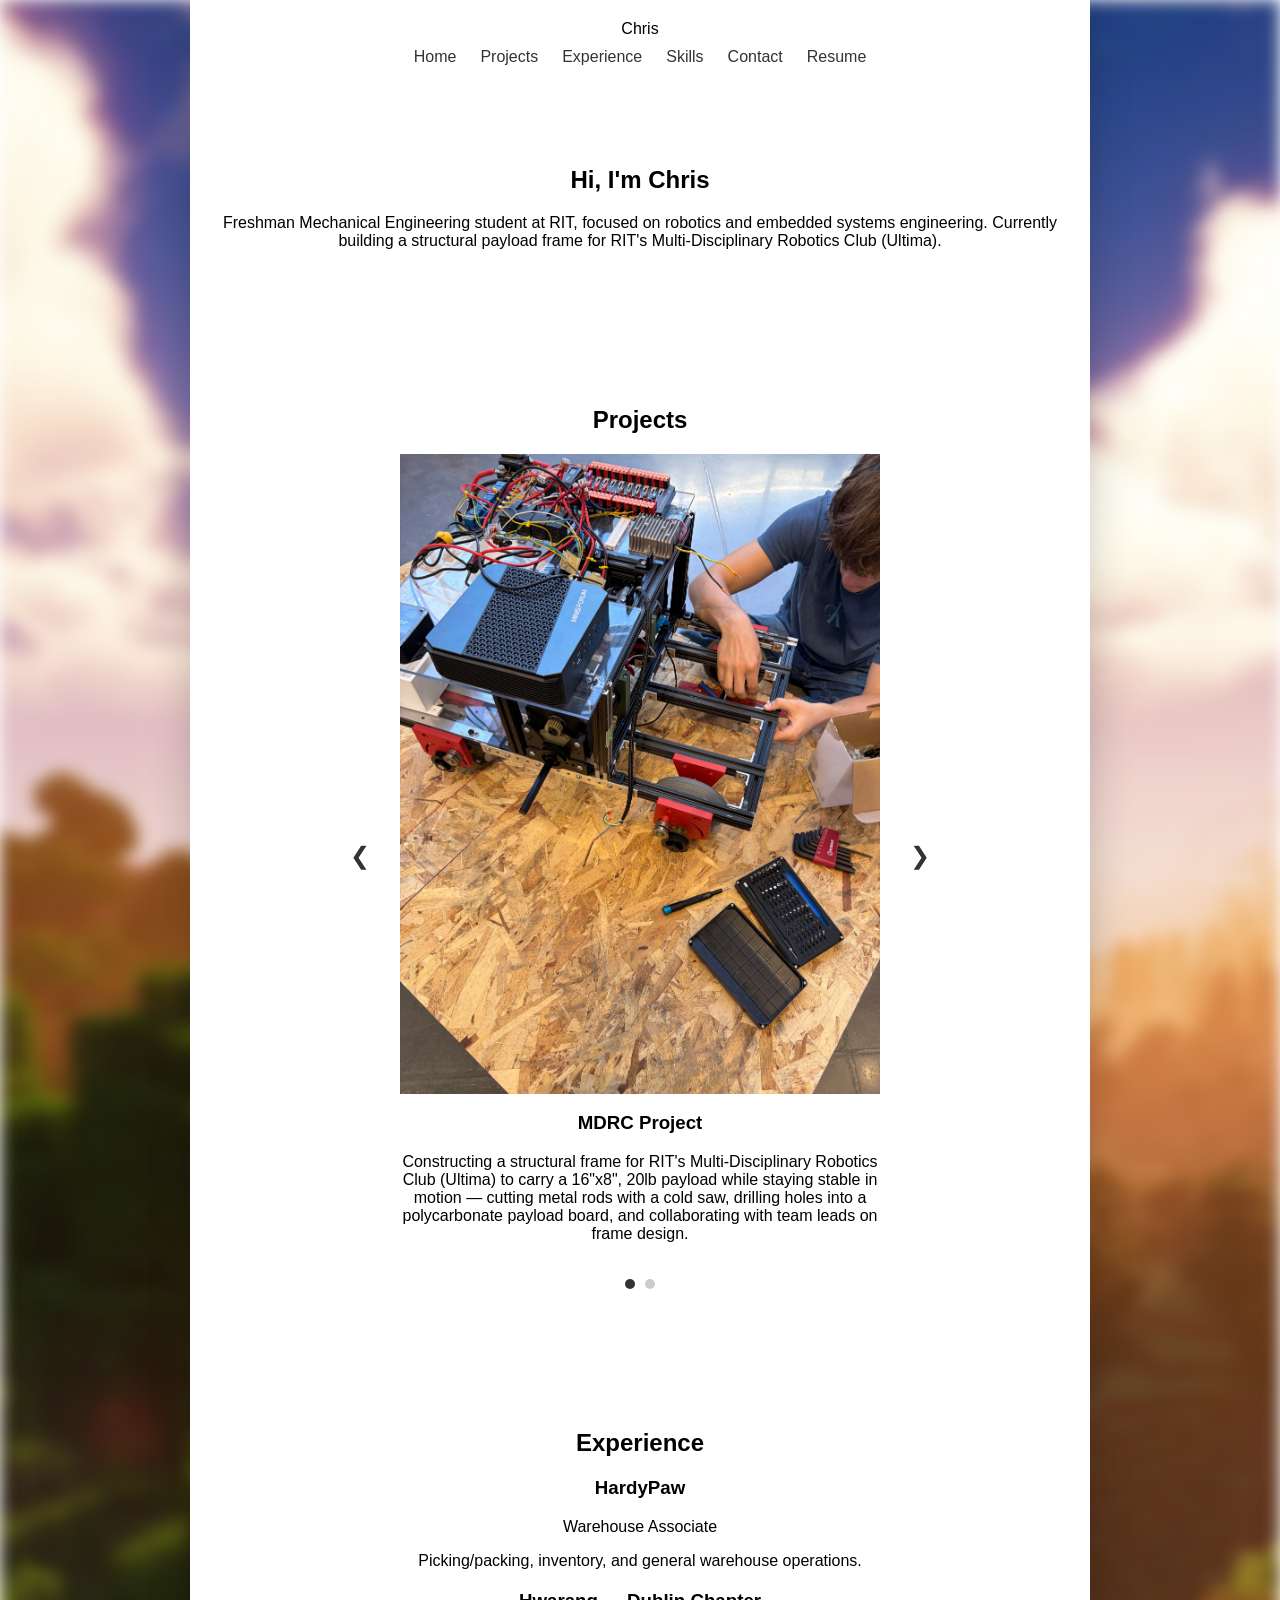
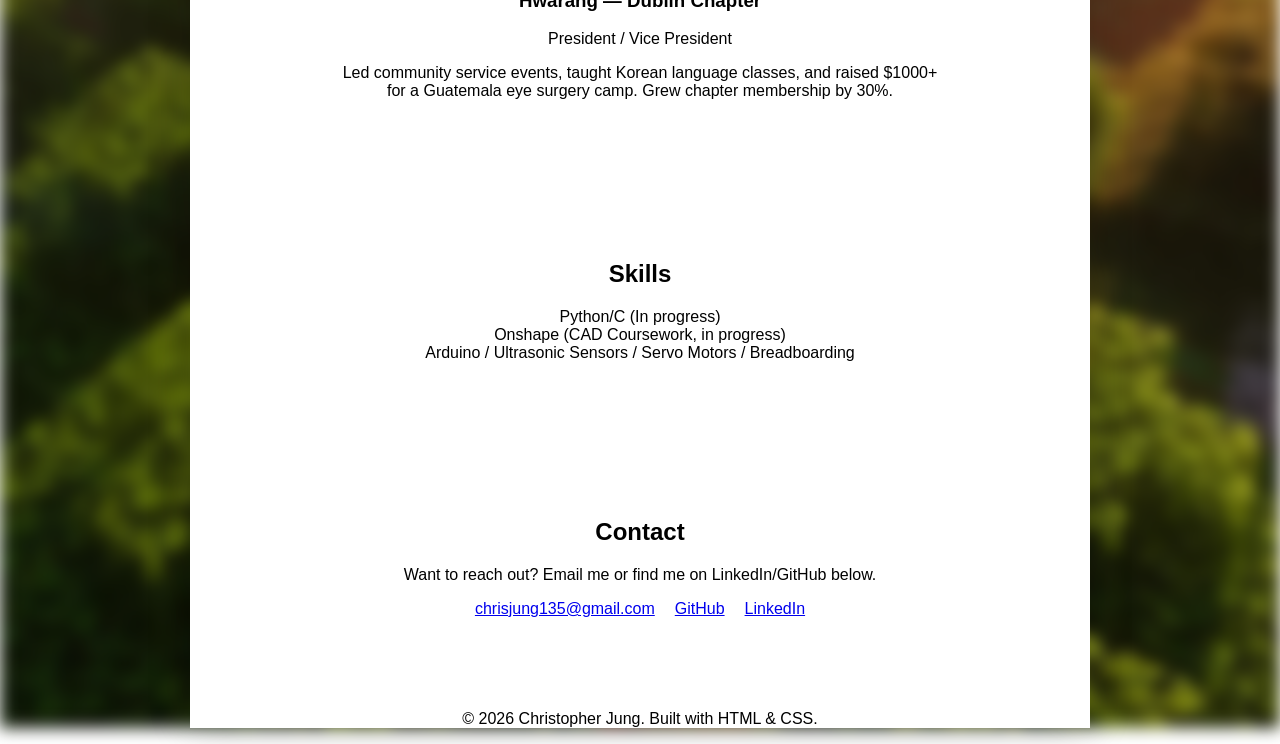
==== index.html @ 92ce5332 "Update index.html" ====
<!DOCTYPE html>
<html lang="en">
<head>
  <meta charset="UTF-8">
  <meta name="viewport" content="width=device-width, initial-scale=1.0">
  <title>Chris — Portfolio</title>
  <link rel="preconnect" href="https://fonts.googleapis.com">
  <link rel="preconnect" href="https://fonts.gstatic.com" crossorigin>
  <link href="https://fonts.googleapis.com/css2?family=Inter:wght@400;500;600;700&display=swap" rel="stylesheet">
  <link rel="stylesheet" href="style.css">
</head>
<body>

  <div class="bg-photo"></div>

  <div class="page-container">

    <!-- NAV -->
    <header>
      <nav>
        <div class="logo">Chris</div>
        <ul class="nav-links">
          <li><a href="#hero">Home</a></li>
          <li><a href="#projects">Projects</a></li>
          <li><a href="#experience">Experience</a></li>
          <li><a href="#skills">Skills</a></li>
          <li><a href="#contact">Contact</a></li>
          <li><a href="resume.html">Resume</a></li>
        </ul>
      </nav>
    </header>

    <!-- HERO -->
    <section id="hero">
      <h1>Hi, I'm Chris</h1>
      <p>Freshman Mechanical Engineering student at RIT, focused on robotics and embedded systems engineering. Currently building a structural payload frame for RIT's Multi-Disciplinary Robotics Club (Ultima).</p>
    </section>

    <!-- PROJECTS -->
    <section id="projects">
      <h2>Projects</h2>

      <div class="carousel">
        <button class="carousel-arrow prev" aria-label="Previous project">&#10094;</button>

        <div class="carousel-viewport">
          <div class="carousel-track">

            <div class="project-card">
              <a href="mdrc-project.html" class="image-wrap">
                <img src="mdrc-project.jpg" alt="MDRC Project">
                <div class="image-overlay">Read more →</div>
              </a>
              <h3>MDRC Project</h3>
              <p>
                Constructing a structural frame for RIT's Multi-Disciplinary
                Robotics Club (Ultima) to carry a 16"x8", 20lb payload while
                staying stable in motion — cutting metal rods with a cold saw,
                drilling holes into a polycarbonate payload board, and
                collaborating with team leads on frame design.
              </p>
            </div>

            <div class="project-card">
              <a href="https://github.com/Kqdelol/Automatic-Water-Dispenser" class="image-wrap">
                <img src="water-dispenser.jpg" alt="Automated Water Dispenser">
                <div class="image-overlay">Read more →</div>
              </a>
              <h3>Automated Water Dispenser</h3>
              <p>
                An Arduino-based system that automatically presses a water dispenser
                button and stops when the bottle is full, using a servo motor and
                HC-SR04 ultrasonic sensor for fill detection. Planning an ESP32-CAM +
                Raspberry Pi expansion to add computer vision.
              </p>
            </div>

            <!-- Add more project-card divs here as you build more projects.
                 Remember to add a matching dot below for each new slide. -->

          </div>
        </div>

        <button class="carousel-arrow next" aria-label="Next project">&#10095;</button>
      </div>

      <div class="carousel-dots">
        <span class="dot active" data-index="0"></span>
        <span class="dot" data-index="1"></span>
      </div>

    </section>

    <!-- EXPERIENCE -->
    <section id="experience">
      <h2>Experience</h2>

      <div class="experience-item">
        <h3>HardyPaw</h3>
        <p class="role">Warehouse Associate</p>
        <p>Picking/packing, inventory, and general warehouse operations.</p>
      </div>

      <div class="experience-item">
        <h3>Hwarang — Dublin Chapter</h3>
        <p class="role">President / Vice President</p>
        <p>
          Led community service events, taught Korean language classes, and
          raised $1000+ for a Guatemala eye surgery camp. Grew chapter
          membership by 30%.
        </p>
      </div>

    </section>

    <!-- SKILLS -->
    <section id="skills">
      <h2>Skills</h2>
      <ul class="skills-list">
        <li>Python/C (In progress)</li>
        <li>Onshape (CAD Coursework, in progress)</li>
        <li>Arduino / Ultrasonic Sensors / Servo Motors / Breadboarding</li>
      </ul>
    </section>

    <!-- CONTACT -->
    <section id="contact">
      <h2>Contact</h2>
      <p>Want to reach out? Email me or find me on LinkedIn/GitHub below.</p>
      <ul class="contact-links">
        <li><a href="mailto:chrisjung135@gmail.com">chrisjung135@gmail.com</a></li>
        <li><a href="https://github.com/Kqdelol">GitHub</a></li>
        <li><a href="https://linkedin.com/in/christopher-jung-511080355/">LinkedIn</a></li>
      </ul>
    </section>

    <footer>
      <p>&copy; 2026 Christopher Jung. Built with HTML & CSS.</p>
    </footer>

  </div><!-- /.page-container -->

  <script src="script.js"></script>
</body>
</html>
---- style.css ----
/* Smooth scroll for all the anchor links in the nav bar */
html {
  scroll-behavior: smooth;
}

body {
  position: relative; /* so .bg-photo can size itself against this element */
  margin: 0;
  text-align: center;
  font-family: Arial, Helvetica, sans-serif;
}

/* The blurred background photo.
   position: absolute (not fixed) is what makes it scroll NORMALLY with
   the page instead of staying pinned in place. top:0 + bottom:0 makes it
   stretch to match the full height of <body>, including content that's
   taller than the screen. */
.bg-photo {
  position: absolute;
  top: 0;
  left: 0;
  right: 0;
  bottom: 0;
  background-image: url('background.jpg'); /* swap in your own photo */
  background-size: cover;
  background-position: center;
  filter: blur(8px);
  z-index: -1; /* sits behind everything else */
}

/* The white rectangle that holds all your actual content.
   Centered, with a max-width so the blurred photo shows on both sides
   on wider screens. */
.page-container {
  max-width: 900px;
  margin: 0 auto;
  background-color: #ffffff;
  box-shadow: 0 0 40px rgba(0, 0, 0, 0.2);
}

/* Basic nav styling so the links sit centered in a row */
header nav {
  display: flex;
  flex-direction: column;
  align-items: center;
  padding: 20px 0;
}

.nav-links {
  list-style: none;
  display: flex;
  justify-content: center;
  gap: 24px;
  padding: 0;
  margin: 10px 0 0 0;
}

.nav-links li a {
  text-decoration: none;
  color: #333;
}

/* Give each section some breathing room */
section {
  padding: 60px 20px;
}

/* ===== PROJECT CAROUSEL ===== */

.carousel {
  position: relative;
  display: flex;
  align-items: center;
  justify-content: center;
  max-width: 600px;
  margin: 0 auto;
}

/* Clips the track so only one slide shows at a time */
.carousel-viewport {
  overflow: hidden;
  width: 100%;
}

/* Holds all the slides side by side; sliding it left/right with
   transform is what creates the smooth switch between projects */
.carousel-track {
  display: flex;
  transition: transform 0.5s ease;
}

.carousel-track .project-card {
  flex: 0 0 100%; /* each slide takes up the full width of the viewport */
  max-width: 100%;
  box-sizing: border-box;
  margin: 0;
  padding: 0 20px;
}

.project-card img {
  max-width: 100%;
  height: auto;
  display: block;
}

/* Wraps each project image; clicking it goes to the project link.
   position: relative lets .image-overlay position itself over the image. */
.image-wrap {
  position: relative;
  display: block;
  overflow: hidden;
  text-decoration: none;
}

/* Darkens the image on hover */
.image-wrap:hover img {
  filter: brightness(0.6);
}

.image-wrap img {
  transition: filter 0.3s ease;
}

/* "Read more" text that fades in over the darkened image on hover */
.image-overlay {
  position: absolute;
  top: 0;
  left: 0;
  right: 0;
  bottom: 0;
  display: flex;
  align-items: center;
  justify-content: center;
  color: #fff;
  font-size: 1.2em;
  font-weight: bold;
  opacity: 0;
  transition: opacity 0.3s ease;
}

.image-wrap:hover .image-overlay {
  opacity: 1;
}

.carousel-arrow {
  background: none;
  border: none;
  font-size: 24px;
  cursor: pointer;
  padding: 10px;
  color: #333;
  z-index: 2;
  flex-shrink: 0;
}

.carousel-arrow:hover {
  color: #000;
}

/* Dots below the carousel showing which slide is active */
.carousel-dots {
  display: flex;
  justify-content: center;
  gap: 10px;
  margin-top: 20px;
}

.dot {
  width: 10px;
  height: 10px;
  border-radius: 50%;
  background-color: #ccc;
  cursor: pointer;
}

.dot.active {
  background-color: #333;
}

/* ===== EXPERIENCE ===== */

.experience-item {
  max-width: 600px;
  margin: 20px auto;
}

/* Center the skills list */
.skills-list,
.contact-links {
  list-style: none;
  padding: 0;
}

.contact-links {
  display: flex;
  justify-content: center;
  gap: 20px;
}
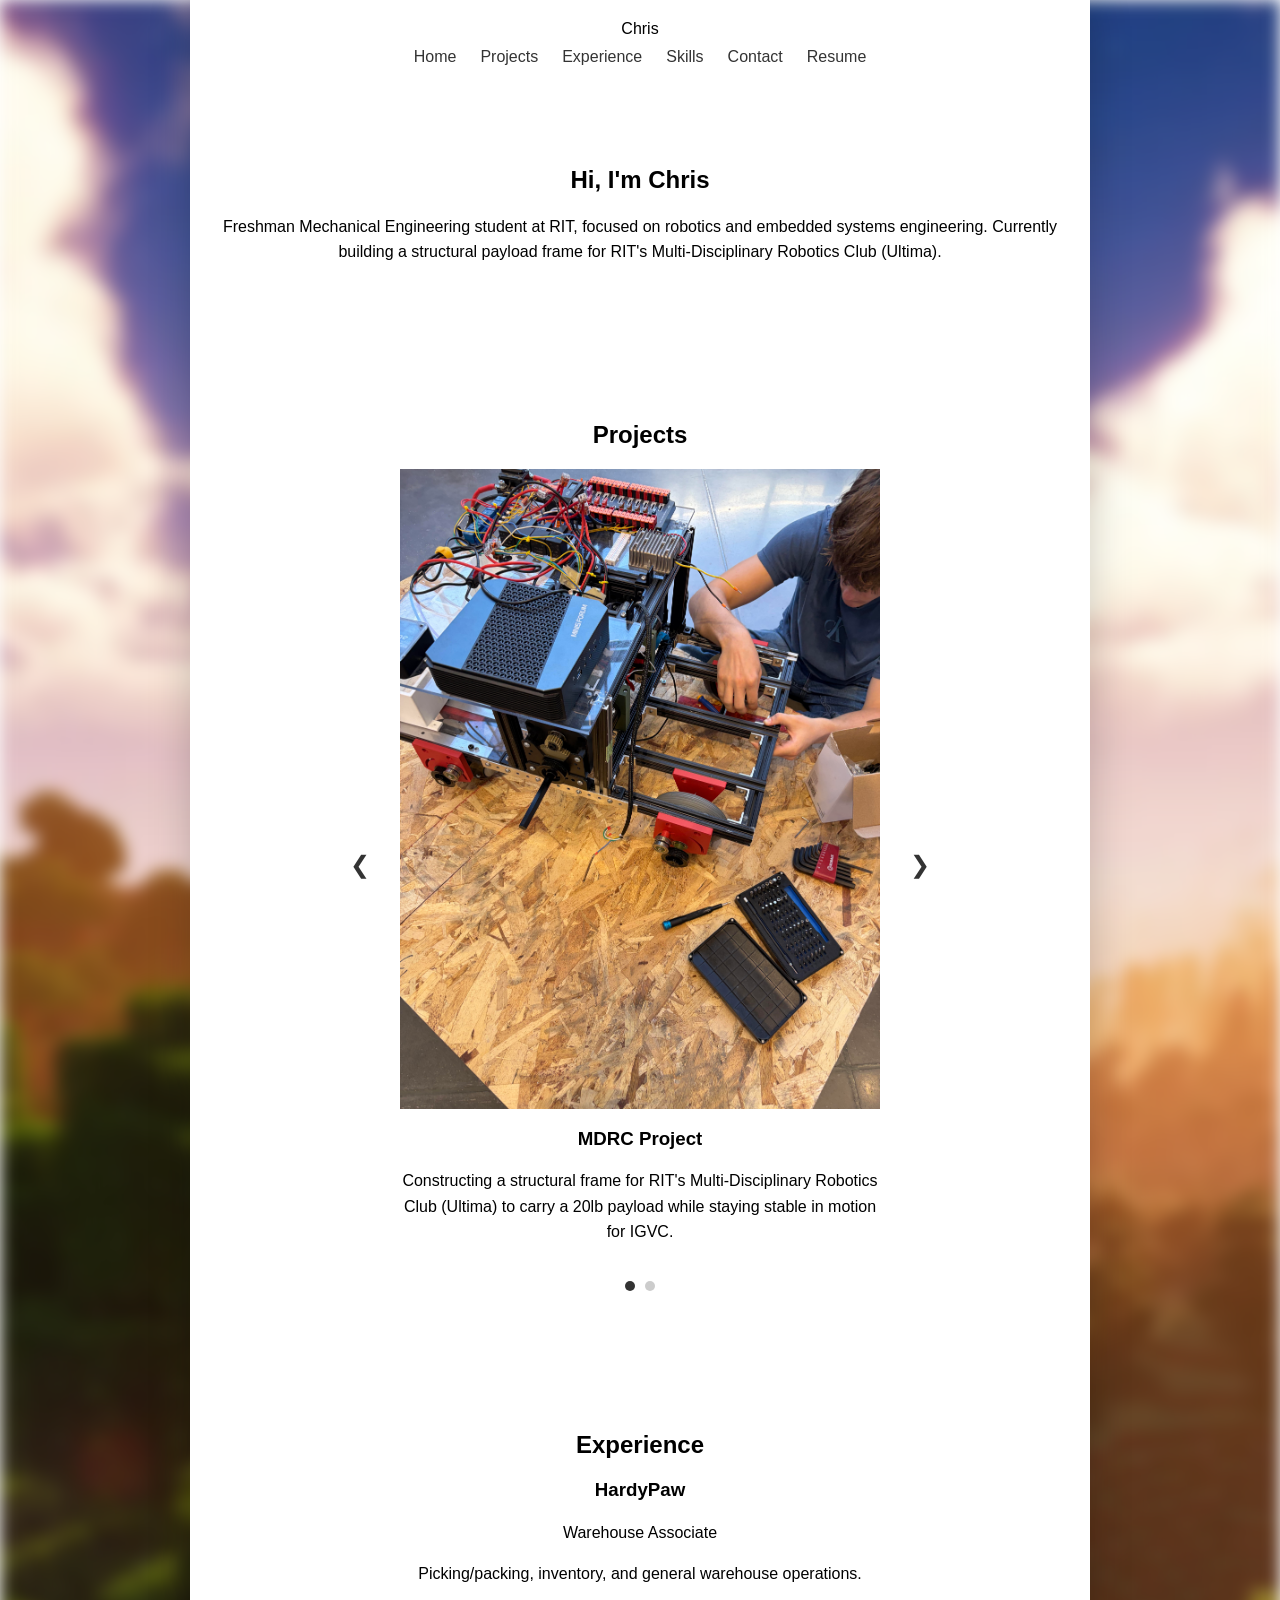
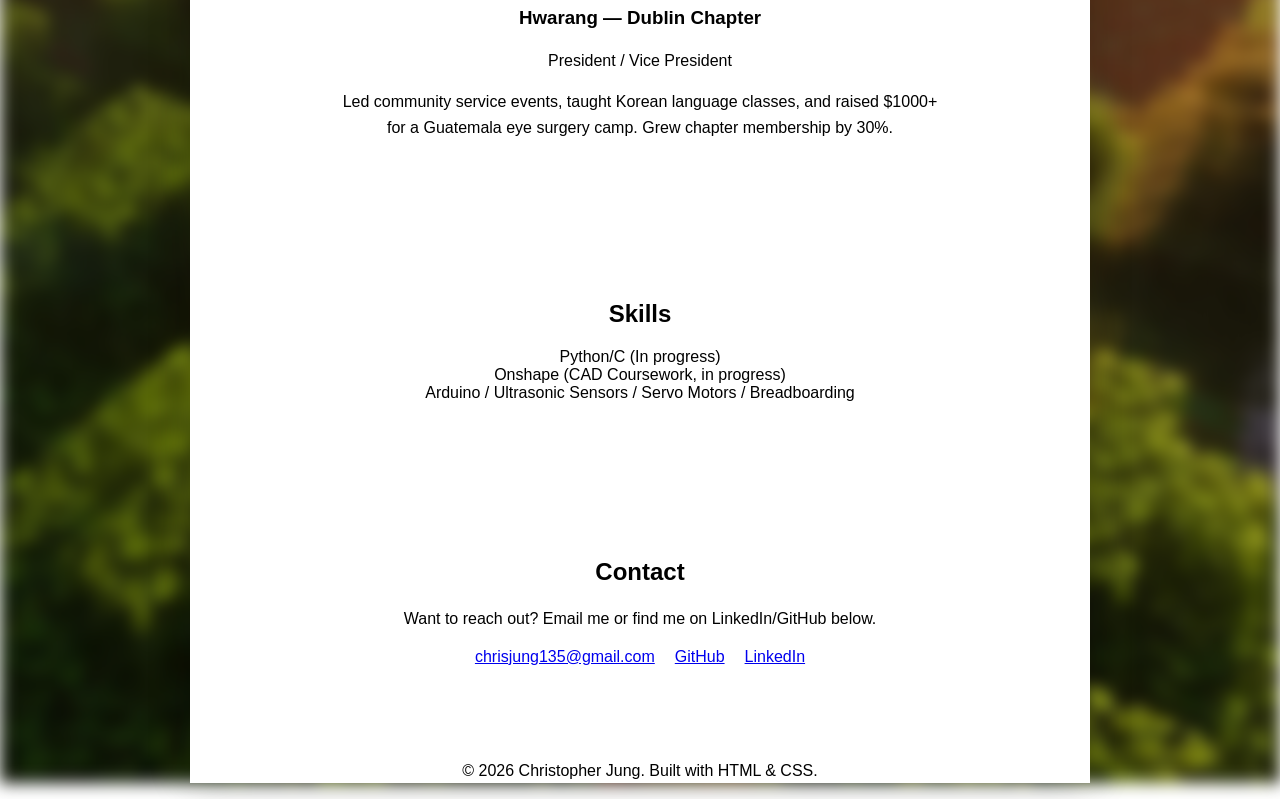
==== commit ec5e7734: "Update index.html" ====
--- a/index.html
+++ b/index.html
@@ -54,10 +54,8 @@
               <h3>MDRC Project</h3>
               <p>
                 Constructing a structural frame for RIT's Multi-Disciplinary
-                Robotics Club (Ultima) to carry a 16"x8", 20lb payload while
-                staying stable in motion — cutting metal rods with a cold saw,
-                drilling holes into a polycarbonate payload board, and
-                collaborating with team leads on frame design.
+                Robotics Club (Ultima) to carry a 20lb payload while
+                staying stable in motion for IGVC.
               </p>
             </div>
 
--- a/style.css
+++ b/style.css
@@ -7,7 +7,16 @@
   position: relative; /* so .bg-photo can size itself against this element */
   margin: 0;
   text-align: center;
-  font-family: Arial, Helvetica, sans-serif;
+  font-family: 'Inter', -apple-system, Helvetica, Arial, sans-serif;
+}
+
+h1, h2, h3 {
+  font-weight: 700;
+}
+
+p {
+  font-weight: 400;
+  line-height: 1.6;
 }
 
 /* The blurred background photo.
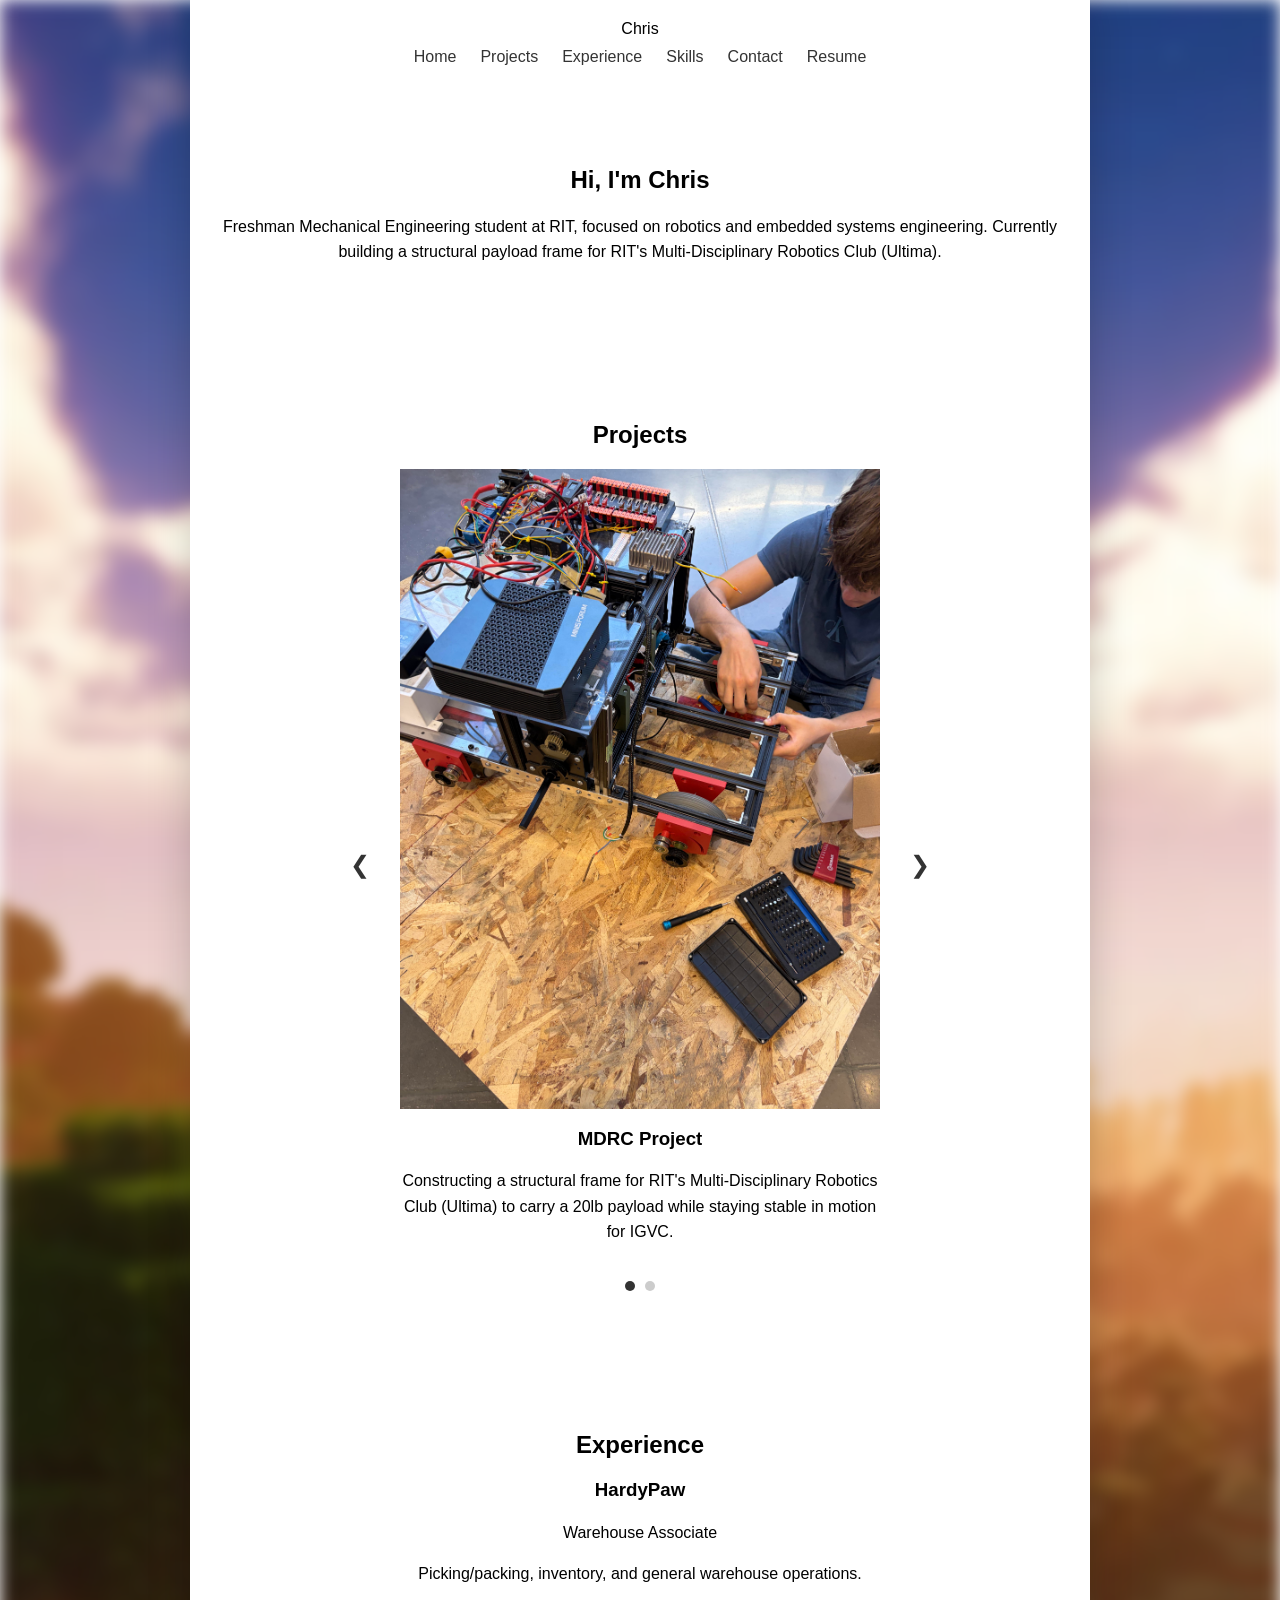
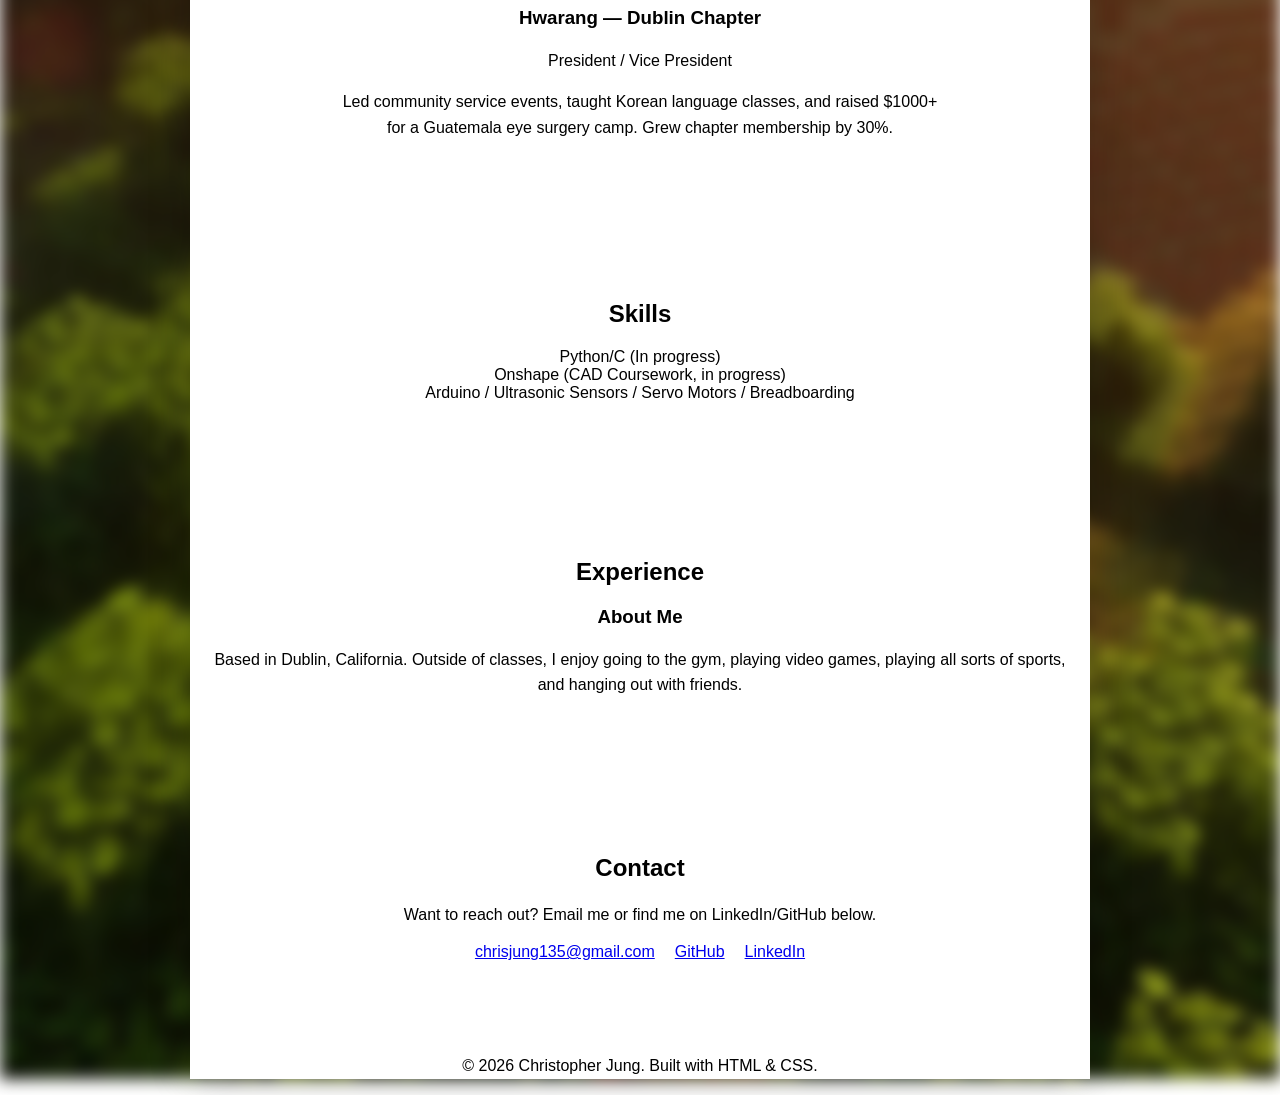
==== commit 41f02a73: "Update index.html" ====
--- a/index.html
+++ b/index.html
@@ -121,6 +121,20 @@
       </ul>
     </section>
 
+    <!-- ABOUT ME -->
+    <section id="about-me">
+      <h2>Experience</h2>
+
+      <div class="about-me">
+        <h3>About Me</h3>
+        <p>
+          Based in Dublin, California. Outside of classes, I enjoy going to the gym, playing video games, 
+          playing all sorts of sports, and hanging out with friends.
+        </p>
+      </div>
+
+    </section>
+
     <!-- CONTACT -->
     <section id="contact">
       <h2>Contact</h2>
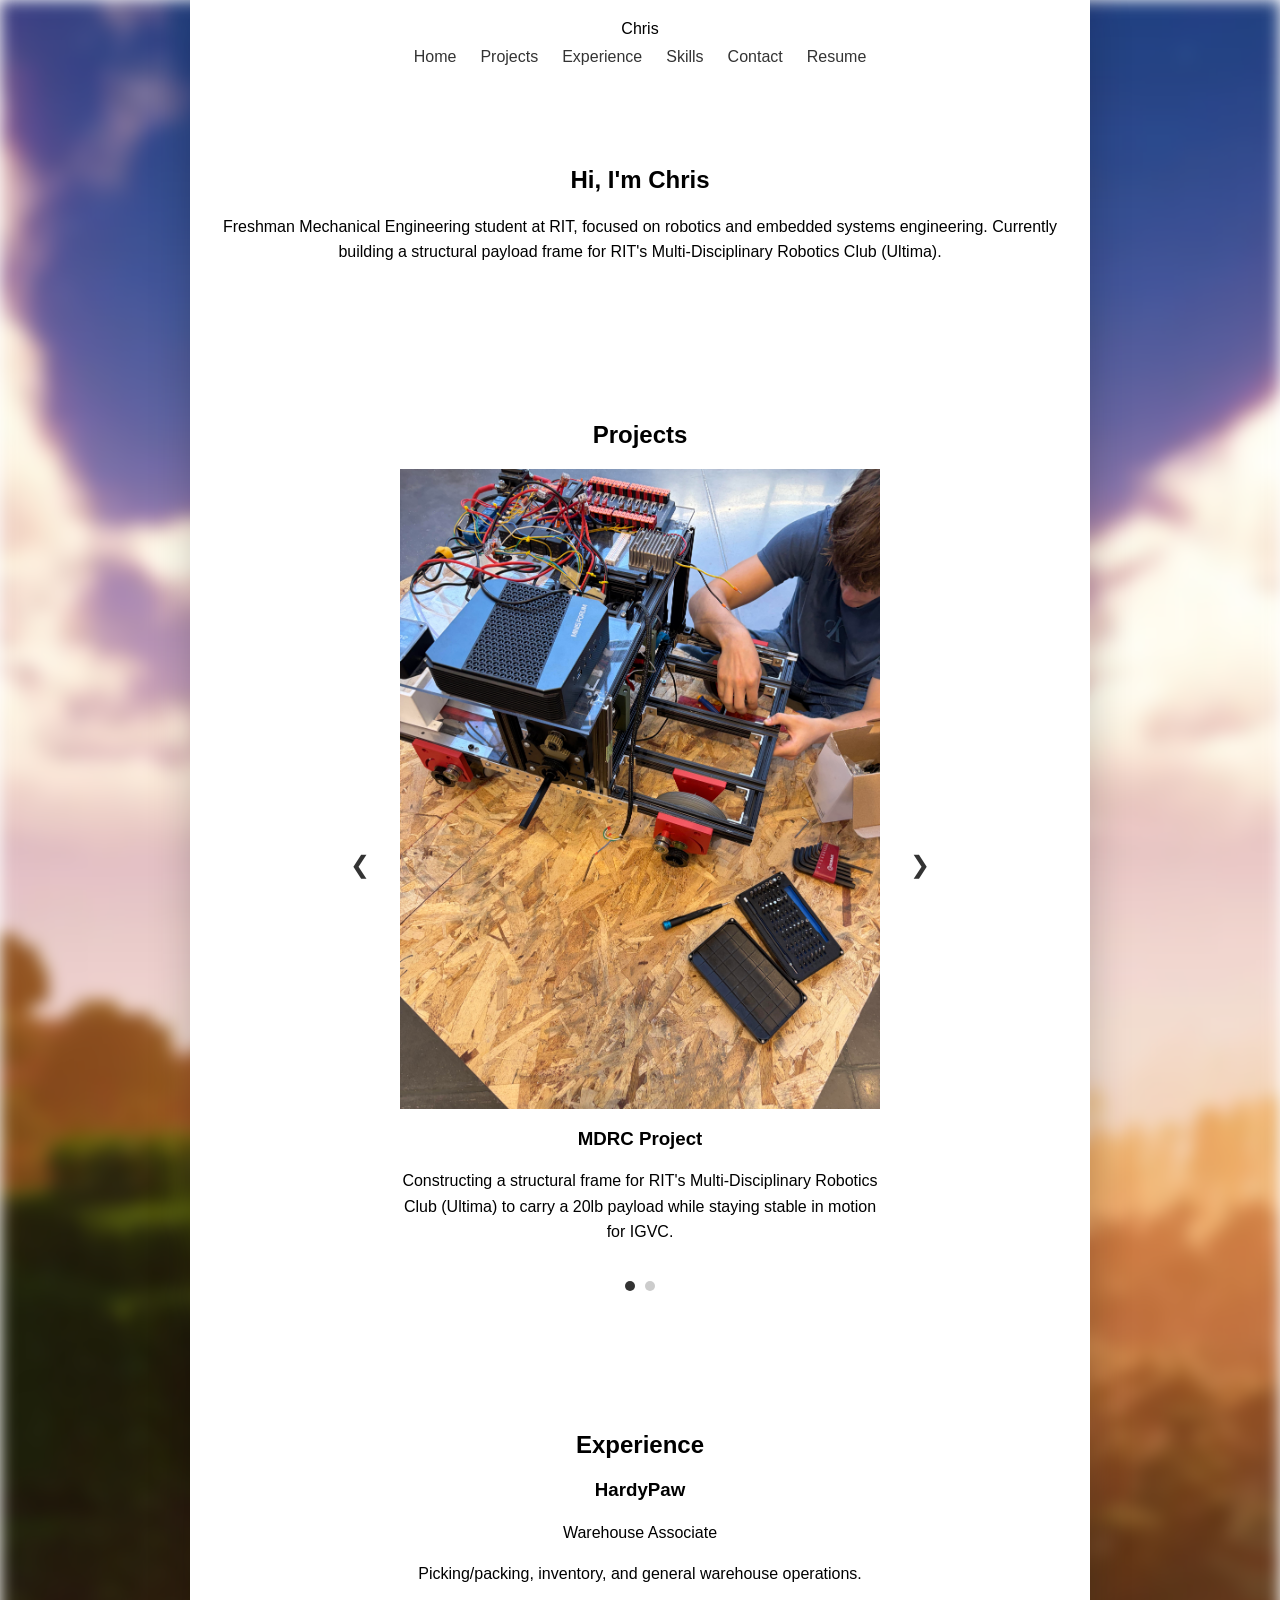
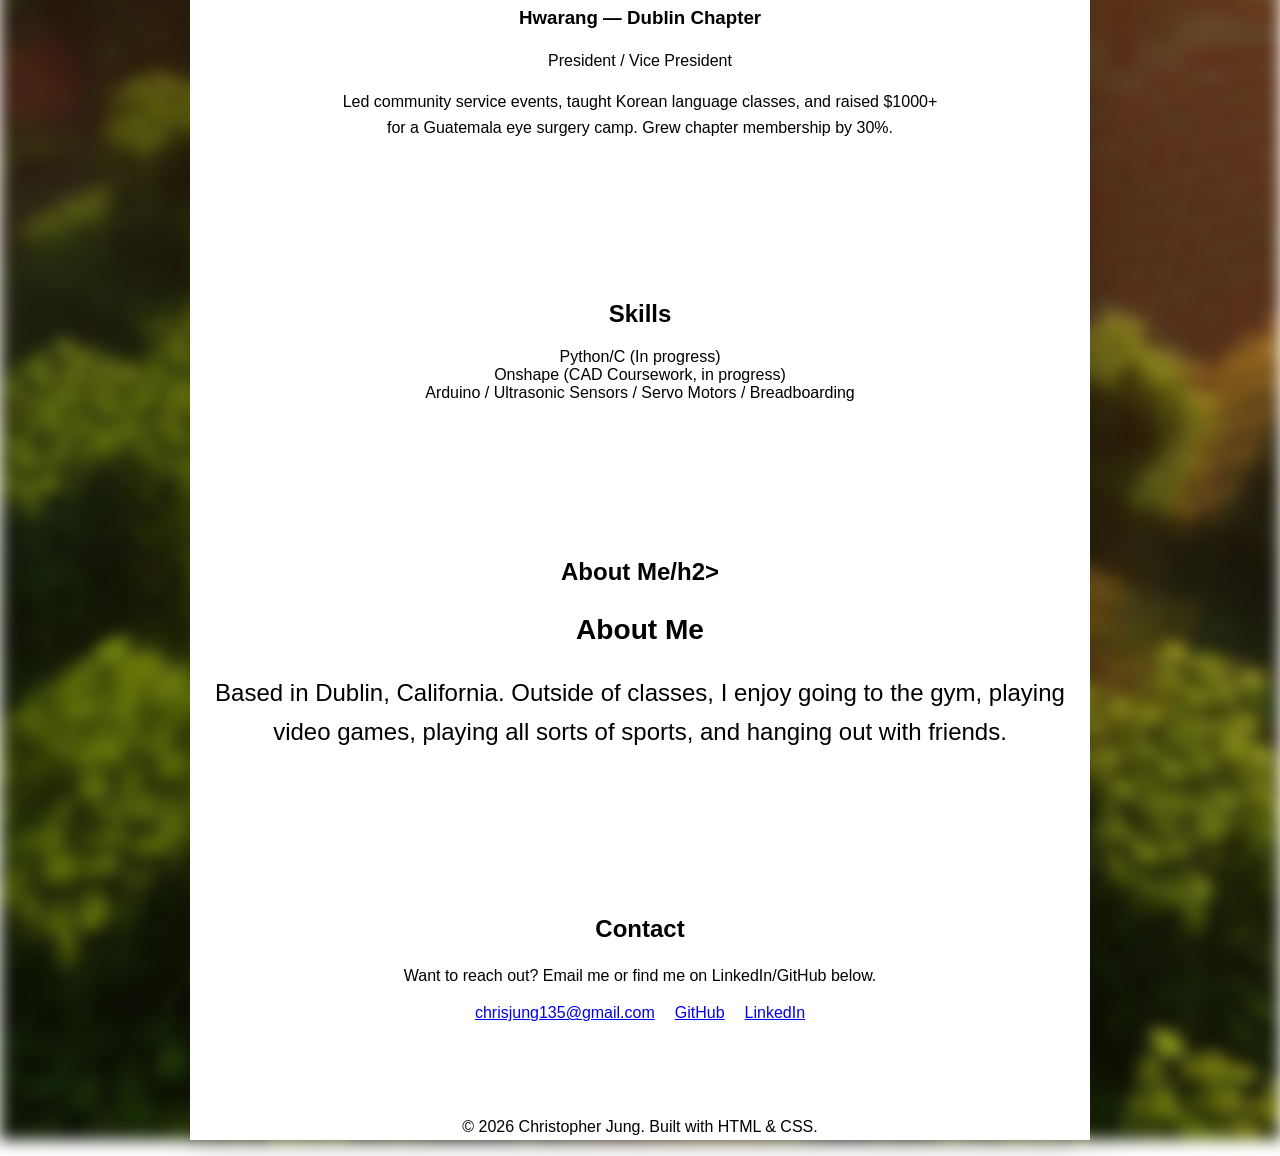
==== commit 893a146f: "Update index.html" ====
--- a/index.html
+++ b/index.html
@@ -123,7 +123,7 @@
 
     <!-- ABOUT ME -->
     <section id="about-me">
-      <h2>Experience</h2>
+      <h2>About Me/h2>
 
       <div class="about-me">
         <h3>About Me</h3>
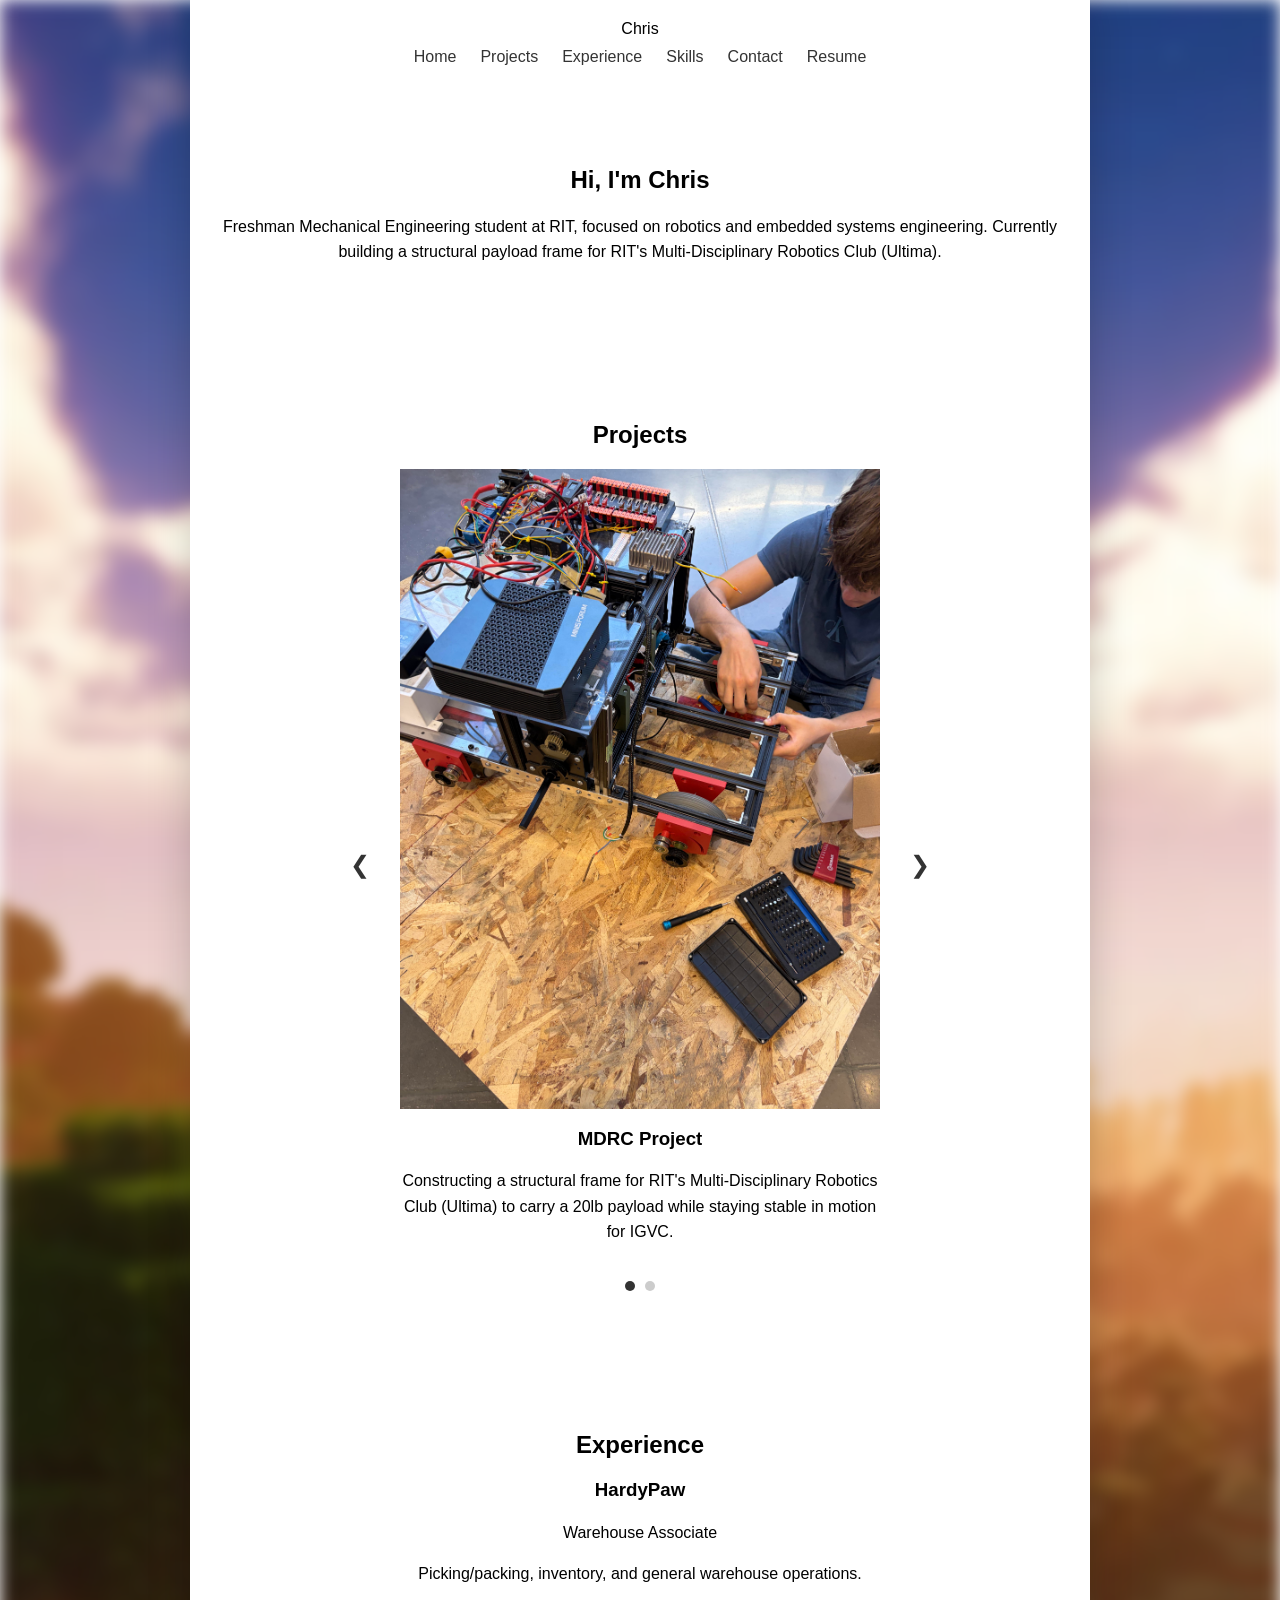
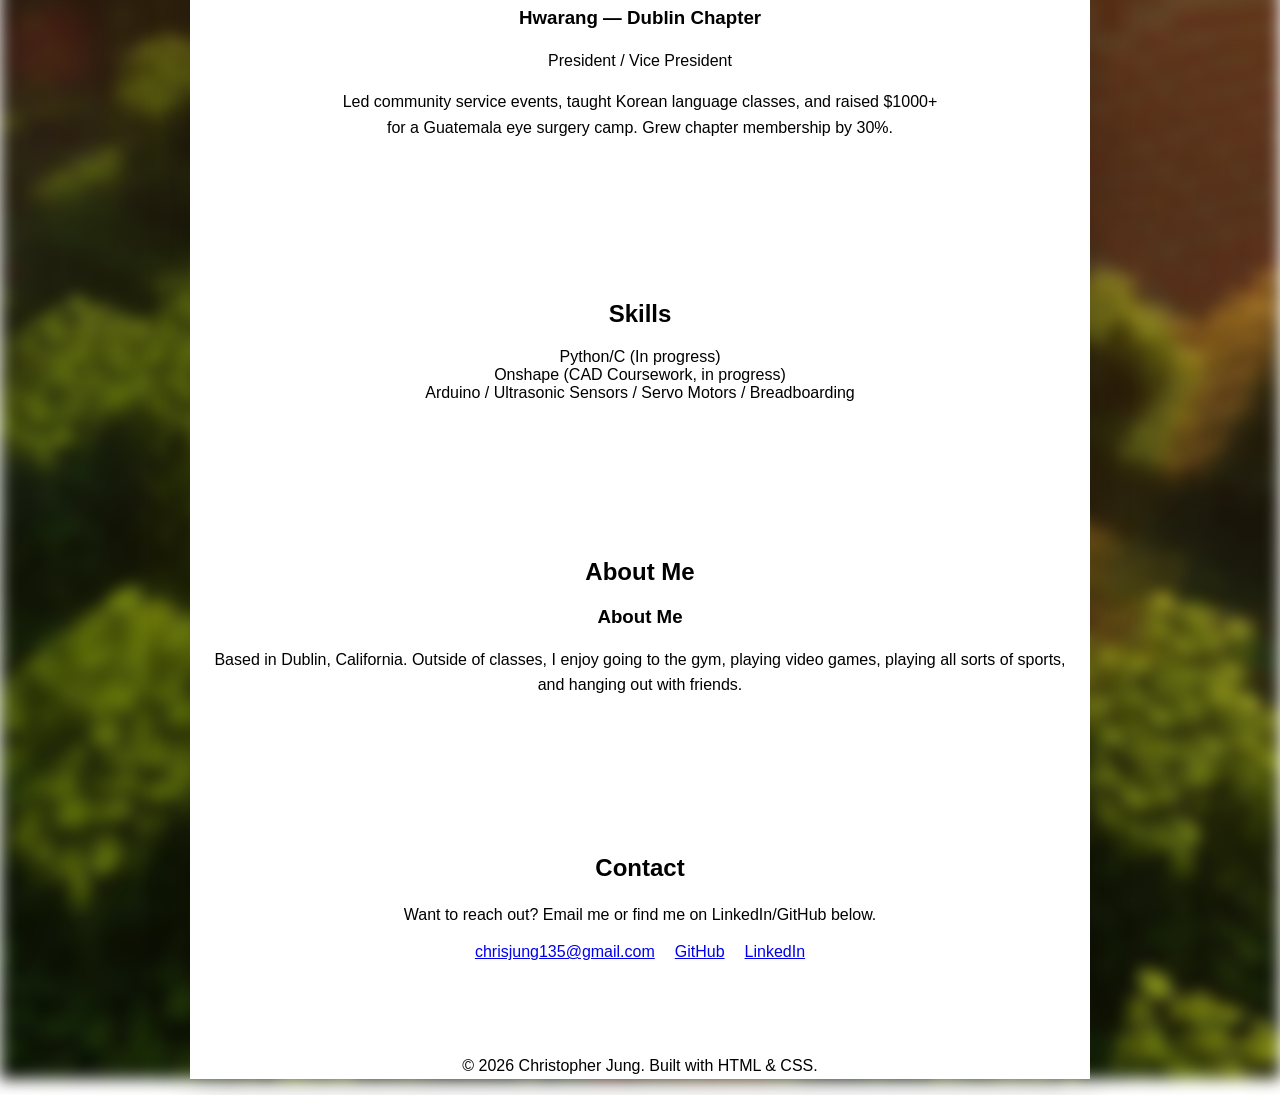
==== commit 8112c6c5: "Update index.html" ====
--- a/index.html
+++ b/index.html
@@ -123,7 +123,7 @@
 
     <!-- ABOUT ME -->
     <section id="about-me">
-      <h2>About Me/h2>
+      <h2>About Me</h2>
 
       <div class="about-me">
         <h3>About Me</h3>
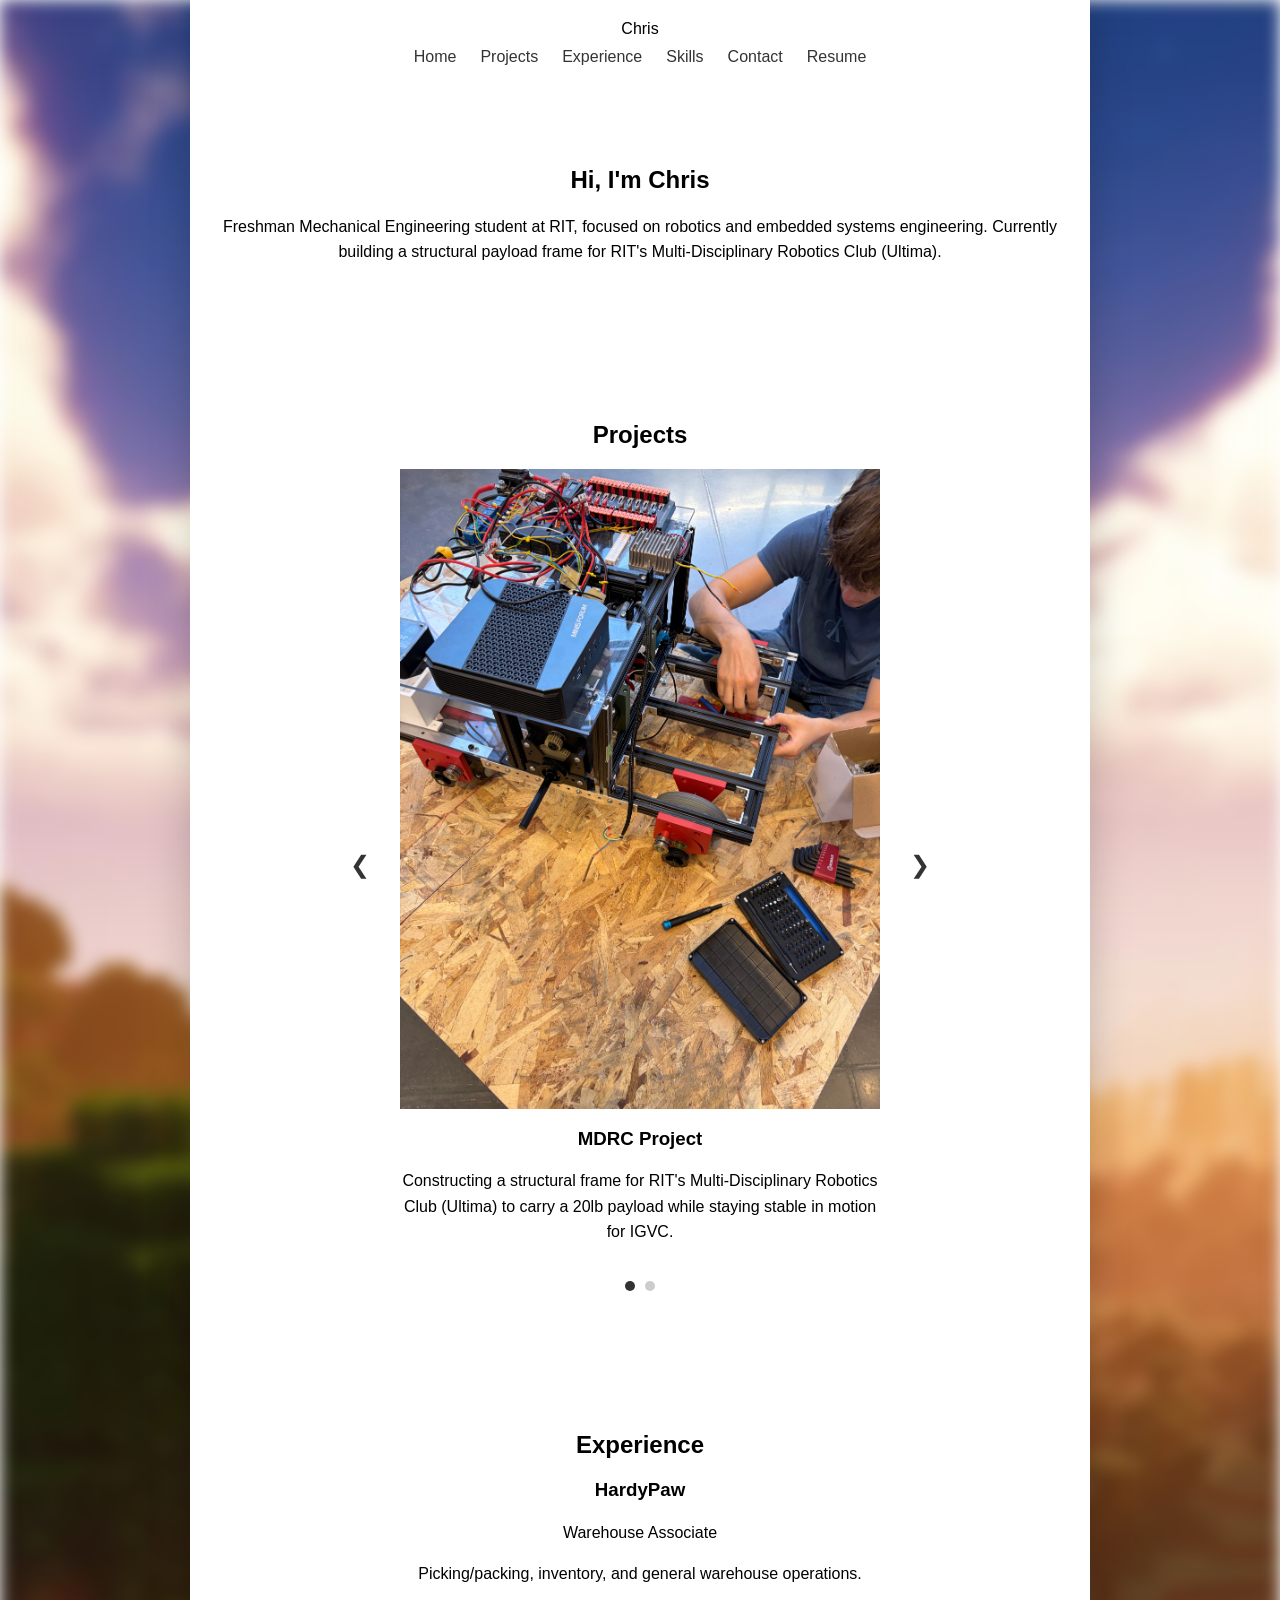
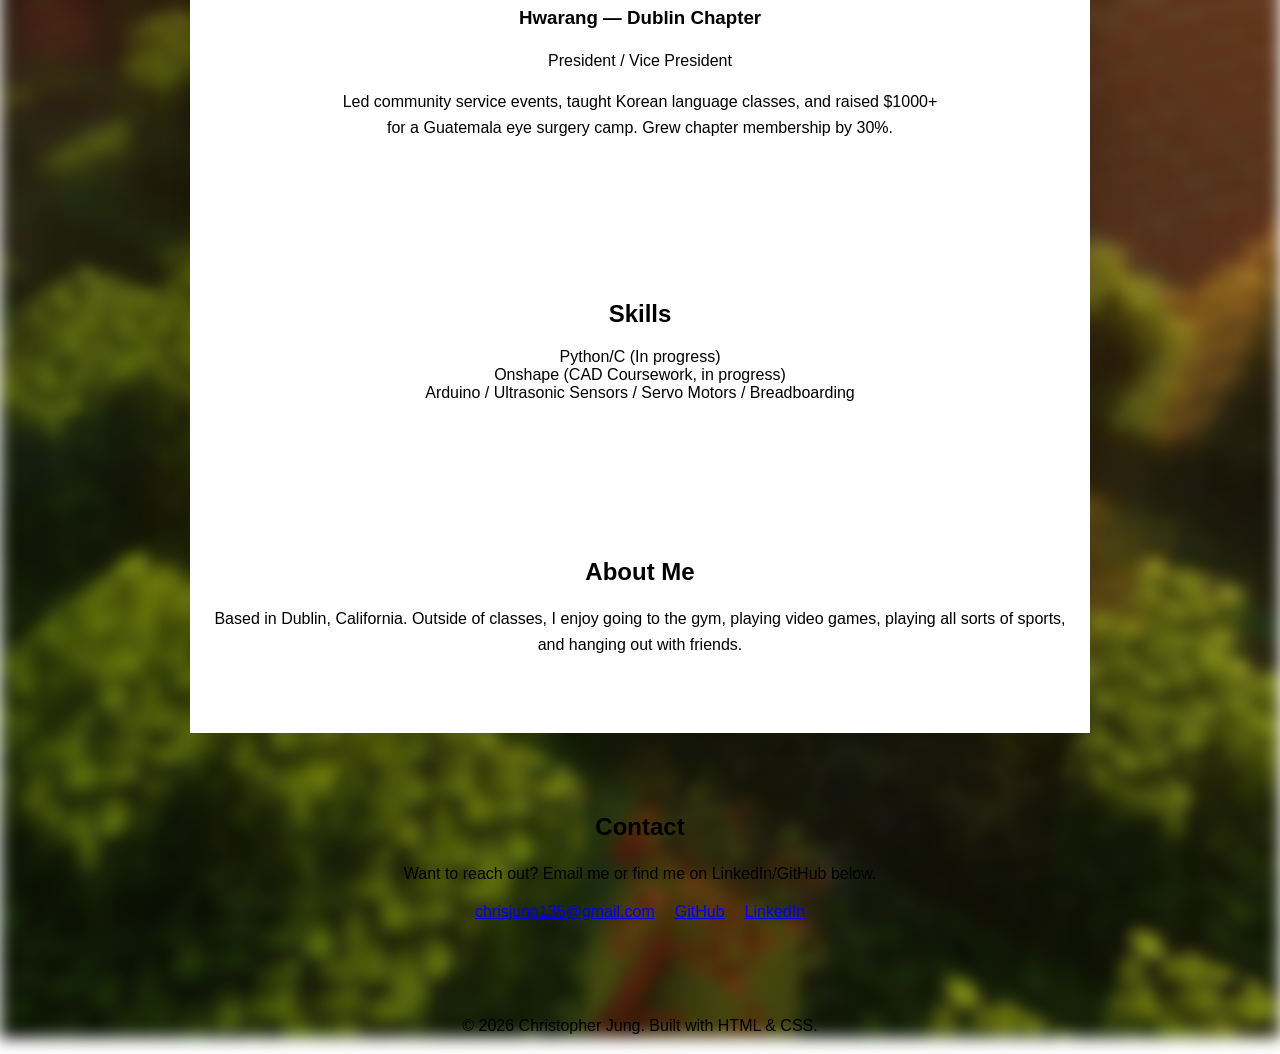
==== commit 5d6f2d7e: "Update index.html" ====
--- a/index.html
+++ b/index.html
@@ -124,9 +124,6 @@
     <!-- ABOUT ME -->
     <section id="about-me">
       <h2>About Me</h2>
-
-      <div class="about-me">
-        <h3>About Me</h3>
         <p>
           Based in Dublin, California. Outside of classes, I enjoy going to the gym, playing video games, 
           playing all sorts of sports, and hanging out with friends.
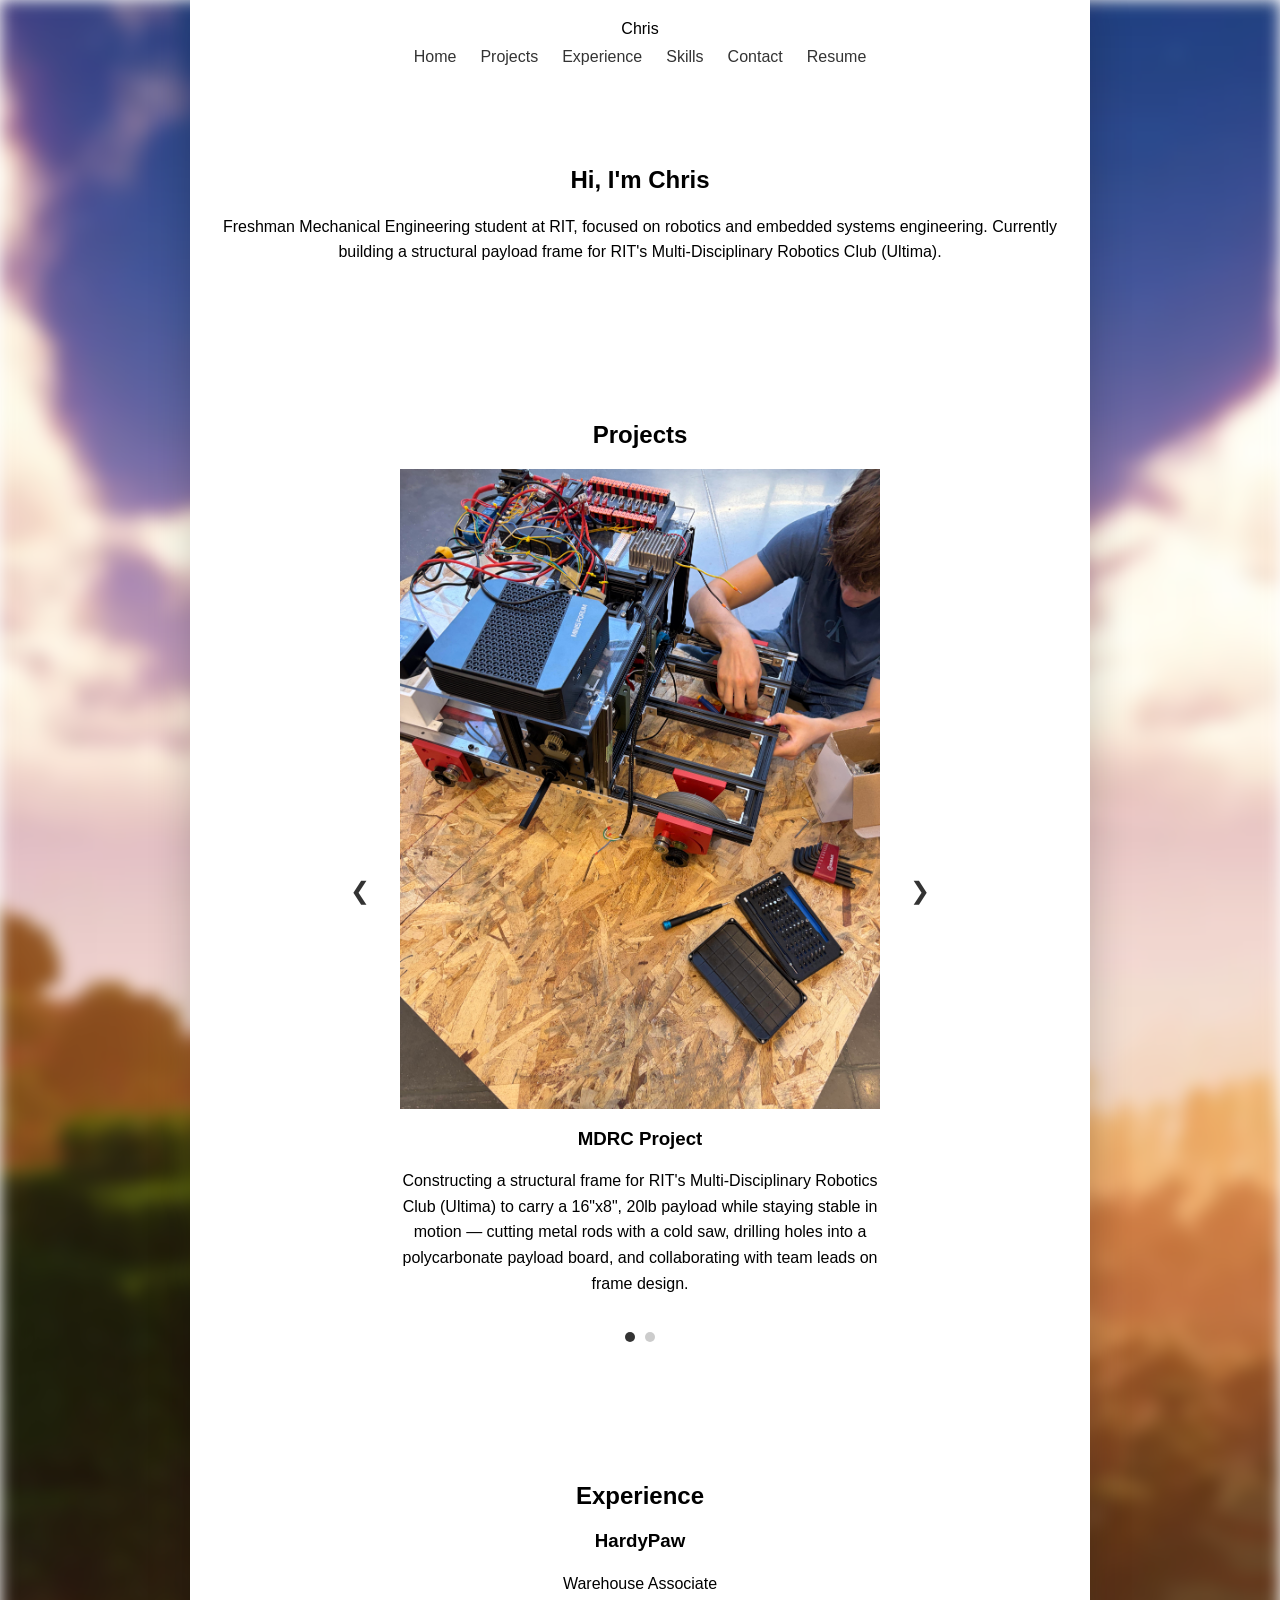
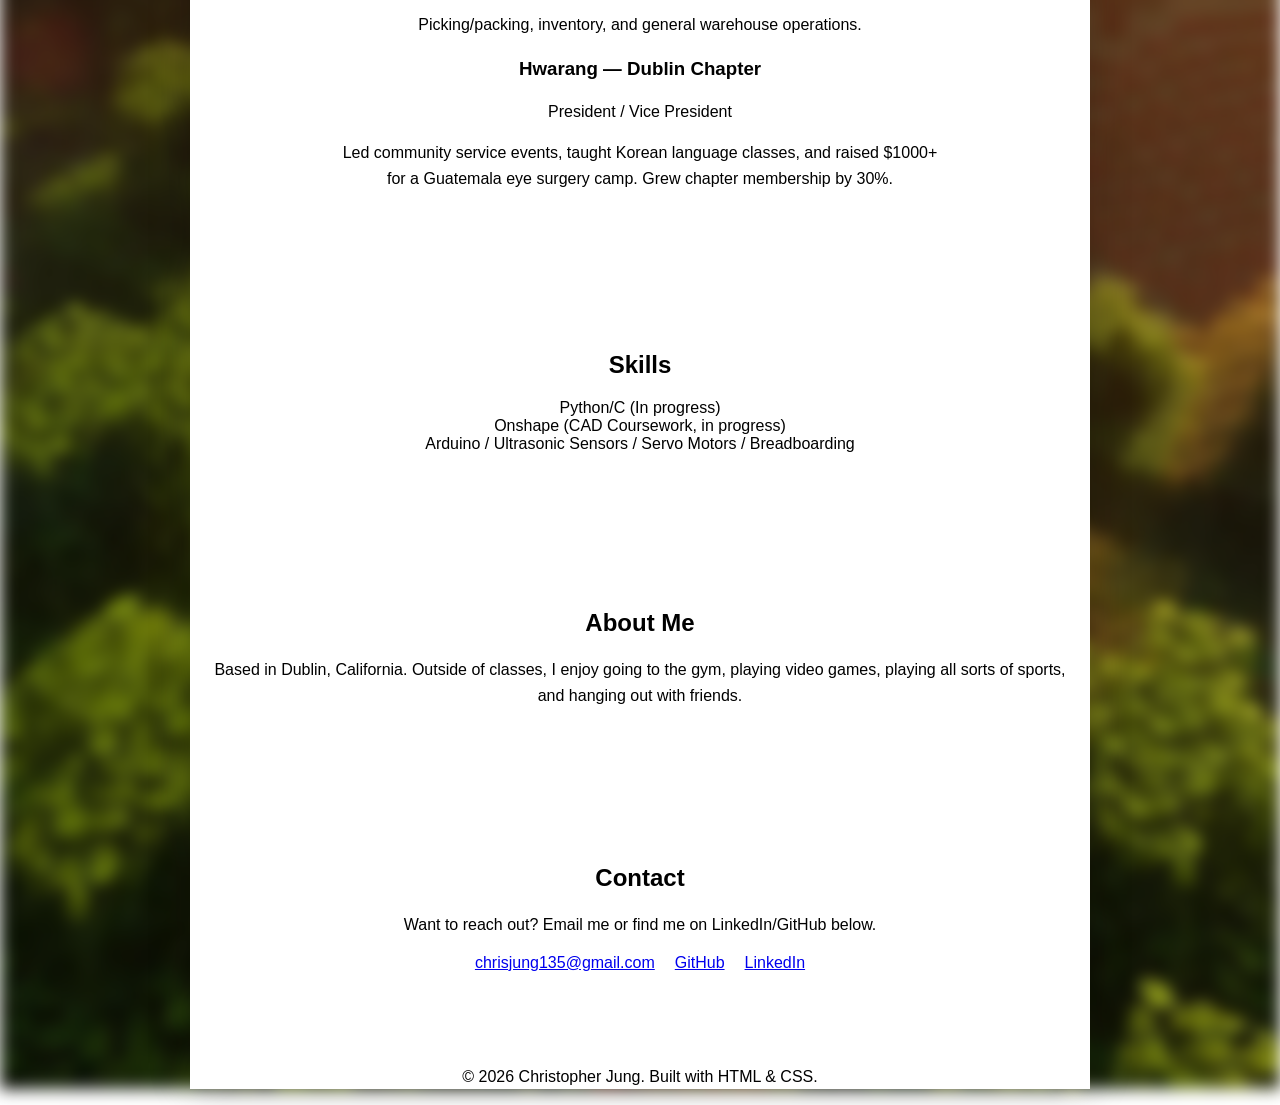
==== commit b53f3fbe: "Update index.html" ====
--- a/index.html
+++ b/index.html
@@ -11,8 +11,10 @@
 </head>
 <body>
 
+  <!-- Blurred background photo — sits behind everything, scrolls normally with the page -->
   <div class="bg-photo"></div>
 
+  <!-- Everything below lives inside the white rectangle -->
   <div class="page-container">
 
     <!-- NAV -->
@@ -54,8 +56,10 @@
               <h3>MDRC Project</h3>
               <p>
                 Constructing a structural frame for RIT's Multi-Disciplinary
-                Robotics Club (Ultima) to carry a 20lb payload while
-                staying stable in motion for IGVC.
+                Robotics Club (Ultima) to carry a 16"x8", 20lb payload while
+                staying stable in motion — cutting metal rods with a cold saw,
+                drilling holes into a polycarbonate payload board, and
+                collaborating with team leads on frame design.
               </p>
             </div>
 
@@ -122,14 +126,13 @@
     </section>
 
     <!-- ABOUT ME -->
-    <section id="about-me">
+    <section id="about">
       <h2>About Me</h2>
-        <p>
-          Based in Dublin, California. Outside of classes, I enjoy going to the gym, playing video games, 
-          playing all sorts of sports, and hanging out with friends.
-        </p>
-      </div>
-
+      <p>
+        Based in Dublin, California. Outside of classes, I enjoy going to
+        the gym, playing video games, playing all sorts of sports, and
+        hanging out with friends.
+      </p>
     </section>
 
     <!-- CONTACT -->
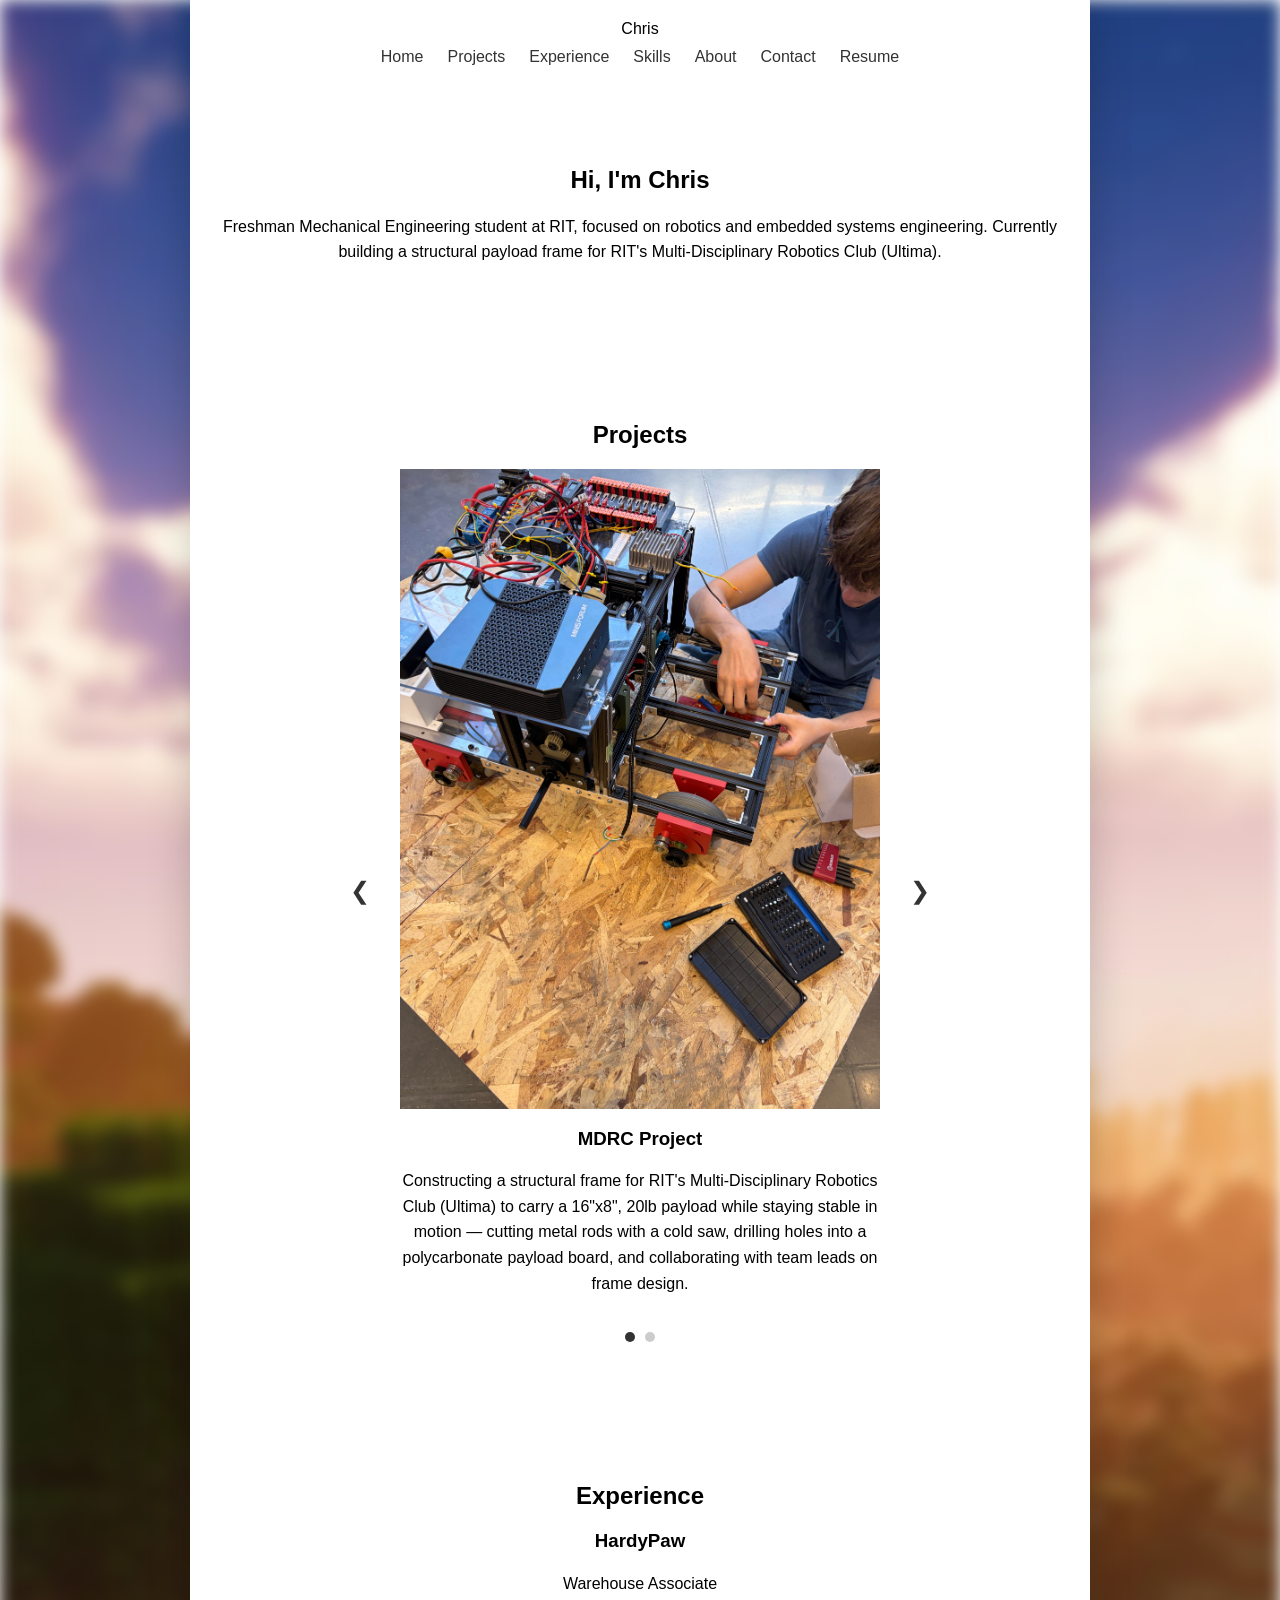
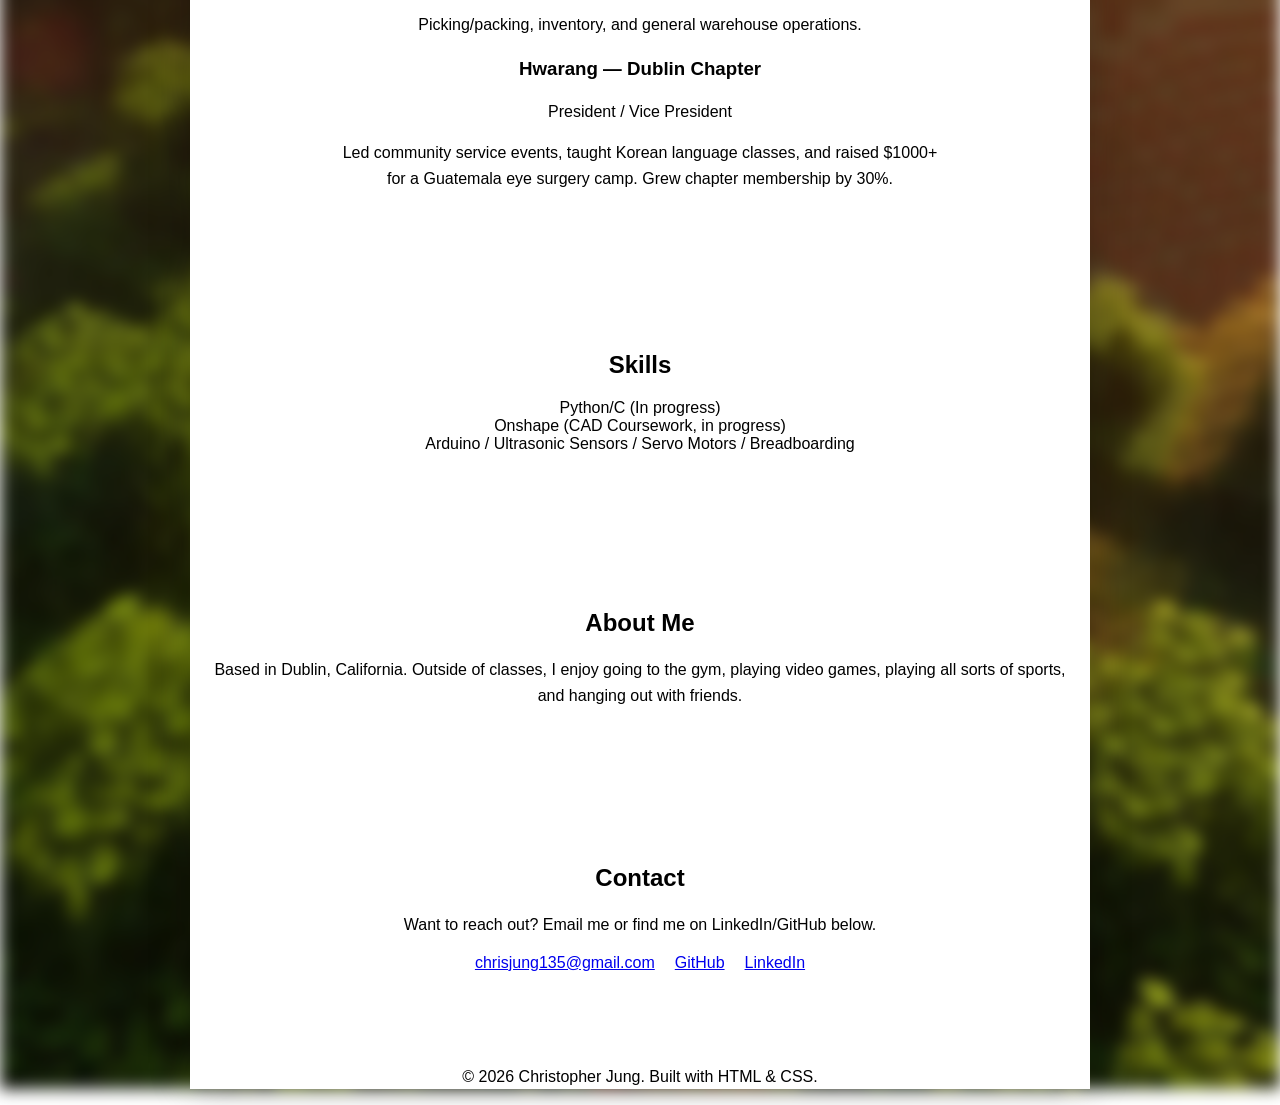
==== commit 899d29d0: "Update index.html" ====
--- a/index.html
+++ b/index.html
@@ -26,6 +26,7 @@
           <li><a href="#projects">Projects</a></li>
           <li><a href="#experience">Experience</a></li>
           <li><a href="#skills">Skills</a></li>
+          <li><a href="#about">About</a></li>
           <li><a href="#contact">Contact</a></li>
           <li><a href="resume.html">Resume</a></li>
         </ul>
